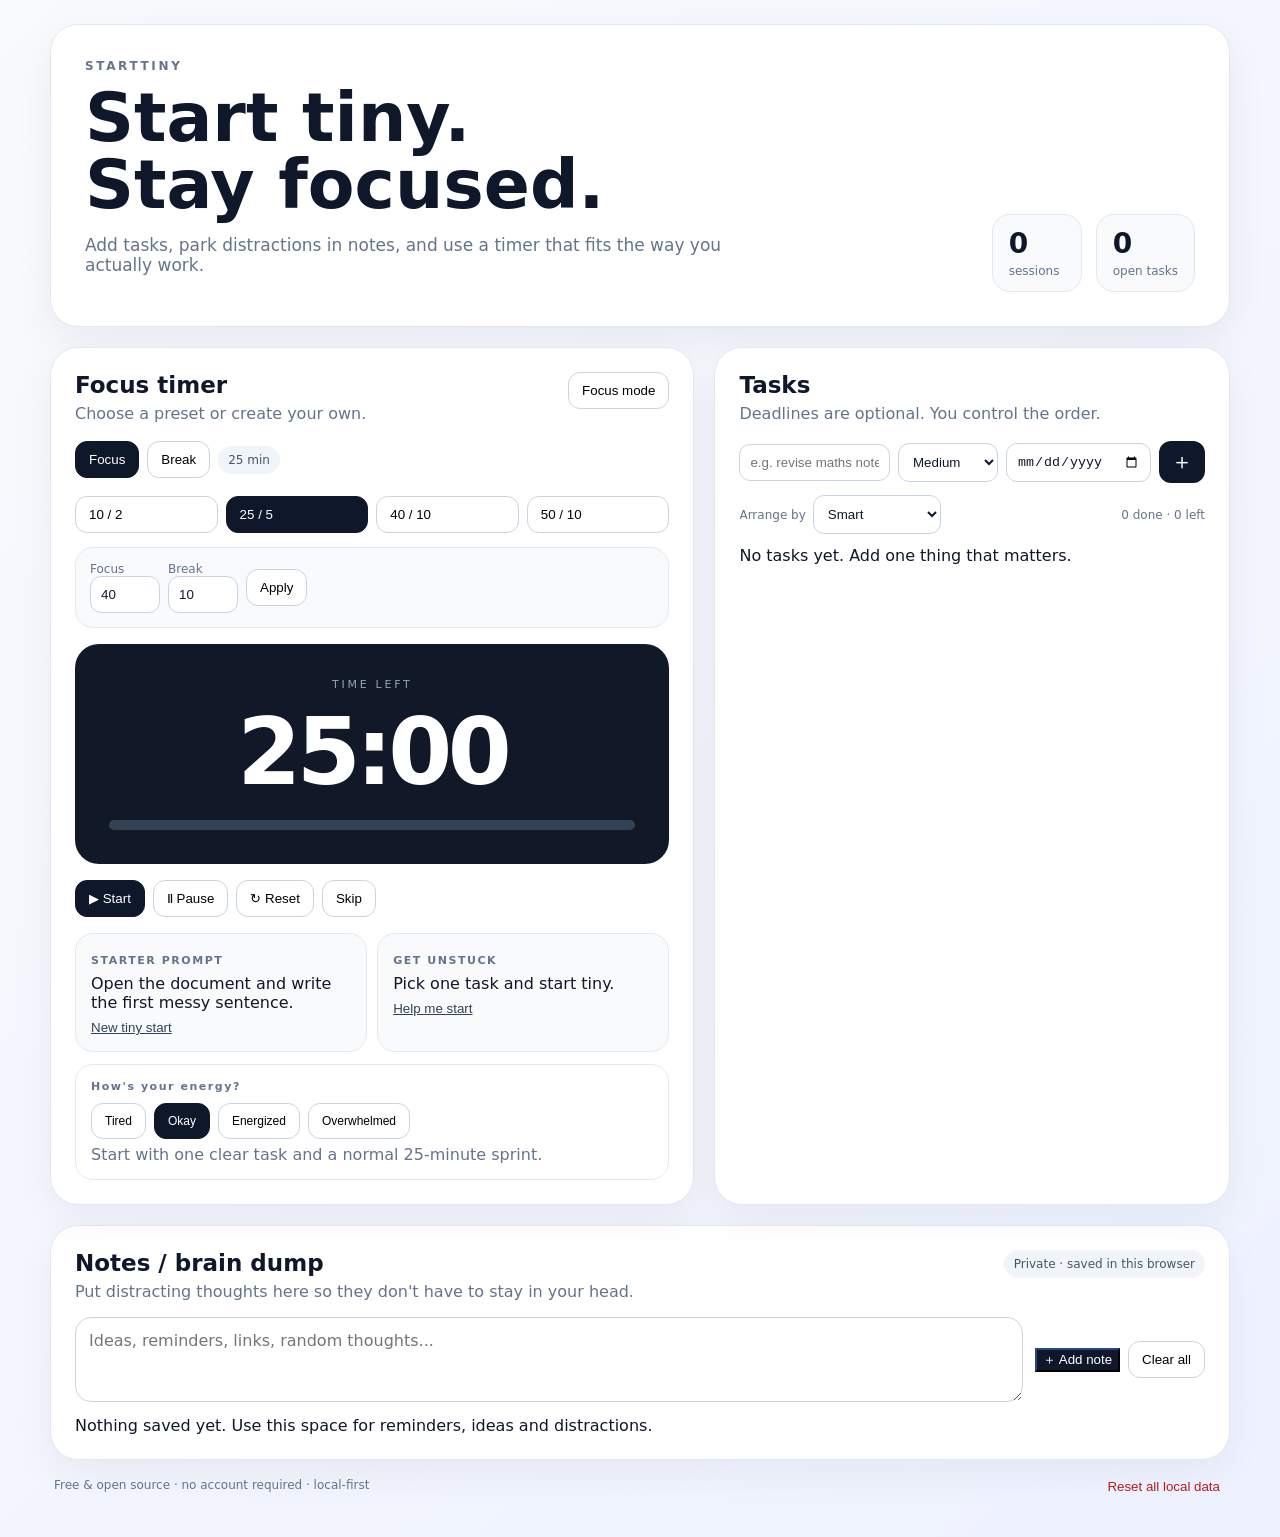
==== index.html @ d64197cc "Add files via upload" ====
<!doctype html>
<html lang="en">
<head>
  <meta charset="utf-8">
  <meta name="viewport" content="width=device-width,initial-scale=1">
  <meta name="theme-color" content="#111827">
  <meta name="description" content="StartTiny is a free, private anti-procrastination focus tool with tasks, deadlines, notes and flexible timers.">
  <title>StartTiny — Start tiny. Stay focused.</title>
  <link rel="stylesheet" href="styles.css">
</head>
<body>
  <main class="app-shell">
    <header class="hero">
      <div>
        <div class="eyebrow">STARTTINY</div>
        <h1>Start tiny.<br>Stay focused.</h1>
        <p>Add tasks, park distractions in notes, and use a timer that fits the way you actually work.</p>
      </div>
      <div class="header-stats">
        <div><strong id="sessionCount">0</strong><span>sessions</span></div>
        <div><strong id="openCount">0</strong><span>open tasks</span></div>
      </div>
    </header>

    <section class="grid">
      <section class="panel timer-panel">
        <div class="panel-head">
          <div>
            <h2>Focus timer</h2>
            <p>Choose a preset or create your own.</p>
          </div>
          <button id="focusModeBtn" class="ghost-btn">Focus mode</button>
        </div>

        <div class="mode-row">
          <button class="mode-btn active" data-mode="focus">Focus</button>
          <button class="mode-btn" data-mode="break">Break</button>
          <span id="durationLabel" class="pill">25 min</span>
        </div>

        <div class="presets">
          <button data-focus="10" data-break="2">10 / 2</button>
          <button class="selected" data-focus="25" data-break="5">25 / 5</button>
          <button data-focus="40" data-break="10">40 / 10</button>
          <button data-focus="50" data-break="10">50 / 10</button>
        </div>

        <div class="custom-row">
          <label>Focus <input id="customFocus" type="number" min="1" max="240" value="40"></label>
          <label>Break <input id="customBreak" type="number" min="1" max="120" value="10"></label>
          <button id="applyCustom">Apply</button>
        </div>

        <div class="timer-card">
          <div class="timer-caption">TIME LEFT</div>
          <div id="timerDisplay">25:00</div>
          <div class="progress-track"><div id="timerProgress"></div></div>
        </div>

        <div class="action-row">
          <button id="startBtn" class="primary">▶ Start</button>
          <button id="pauseBtn">Ⅱ Pause</button>
          <button id="resetBtn">↻ Reset</button>
          <button id="skipBtn" class="ghost-btn">Skip</button>
        </div>

        <div class="helper-grid">
          <article>
            <span>STARTER PROMPT</span>
            <p id="promptText">Open the document and write the first messy sentence.</p>
            <button id="newPrompt" class="link-btn">New tiny start</button>
          </article>
          <article>
            <span>GET UNSTUCK</span>
            <p id="unstuckText">Pick one task and start tiny.</p>
            <button id="helpBtn" class="link-btn">Help me start</button>
          </article>
        </div>

        <div class="energy">
          <div class="energy-title">How's your energy?</div>
          <div class="energy-buttons">
            <button data-energy="tired">Tired</button>
            <button data-energy="okay" class="selected">Okay</button>
            <button data-energy="energized">Energized</button>
            <button data-energy="overwhelmed">Overwhelmed</button>
          </div>
          <p id="energyTip">Start with one clear task and a normal 25-minute sprint.</p>
        </div>
      </section>

      <section class="panel tasks-panel">
        <div class="panel-head">
          <div>
            <h2>Tasks</h2>
            <p>Deadlines are optional. You control the order.</p>
          </div>
        </div>

        <div class="task-input-row">
          <input id="taskInput" placeholder="e.g. revise maths notes" maxlength="200">
          <select id="priorityInput">
            <option value="high">High</option>
            <option value="medium" selected>Medium</option>
            <option value="low">Low</option>
          </select>
          <input id="deadlineInput" type="date" aria-label="Deadline">
          <button id="addTask">＋</button>
        </div>

        <div class="sort-row">
          <label>Arrange by
            <select id="sortSelect">
              <option value="smart">Smart</option>
              <option value="deadline">Deadline</option>
              <option value="priority">Priority</option>
              <option value="newest">Newest added</option>
              <option value="oldest">Oldest added</option>
              <option value="completion">Completion</option>
            </select>
          </label>
          <span id="taskSummary">0 done · 0 left</span>
        </div>

        <div id="taskList" class="task-list"></div>
      </section>
    </section>

    <section class="panel notes-panel">
      <div class="panel-head">
        <div>
          <h2>Notes / brain dump</h2>
          <p>Put distracting thoughts here so they don't have to stay in your head.</p>
        </div>
        <span class="local-badge">Private · saved in this browser</span>
      </div>
      <div class="note-input-row">
        <textarea id="noteInput" rows="3" maxlength="1000" placeholder="Ideas, reminders, links, random thoughts..."></textarea>
        <div class="note-actions">
          <button id="addNote" class="primary">＋ Add note</button>
          <button id="clearNotes" class="ghost-btn">Clear all</button>
        </div>
      </div>
      <div id="noteList" class="note-list"></div>
    </section>

    <footer>
      <span>Free & open source · no account required · local-first</span>
      <button id="clearData" class="danger-link">Reset all local data</button>
    </footer>
  </main>
  <script src="app.js"></script>
</body>
</html>
---- styles.css ----
*{box-sizing:border-box}html,body{margin:0;min-height:100%;font-family:Inter,ui-sans-serif,system-ui,-apple-system,BlinkMacSystemFont,"Segoe UI",sans-serif;background:linear-gradient(135deg,#f8fafc,#eef2ff);color:#0f172a}body{padding:24px}.app-shell{max-width:1180px;margin:0 auto}.hero{background:#fff;border:1px solid #e2e8f0;border-radius:28px;padding:34px;display:flex;justify-content:space-between;gap:24px;align-items:flex-end;box-shadow:0 14px 40px rgba(15,23,42,.06)}.eyebrow{font-size:12px;letter-spacing:.22em;font-weight:800;color:#64748b}.hero h1{font-size:clamp(38px,6vw,68px);line-height:.98;margin:12px 0}.hero p{max-width:680px;color:#64748b;font-size:17px}.header-stats{display:flex;gap:14px}.header-stats div{min-width:90px;background:#f8fafc;border:1px solid #e2e8f0;border-radius:18px;padding:12px 16px}.header-stats strong{display:block;font-size:28px}.header-stats span{font-size:12px;color:#64748b}.grid{display:grid;grid-template-columns:1.25fr 1fr;gap:20px;margin-top:20px}.panel{background:#fff;border:1px solid #e2e8f0;border-radius:28px;padding:24px;box-shadow:0 14px 40px rgba(15,23,42,.05)}.panel-head{display:flex;justify-content:space-between;gap:16px;align-items:flex-start}.panel h2{margin:0;font-size:23px}.panel p{margin:6px 0 0;color:#64748b}.mode-row,.action-row,.sort-row,.task-input-row,.custom-row,.note-actions,.energy-buttons,.presets{display:flex;gap:8px;align-items:center;flex-wrap:wrap}.mode-row{margin:18px 0}.mode-btn,.presets button,.energy-buttons button,.action-row button,.custom-row button,.sort-row select{border:1px solid #cbd5e1;background:#fff;border-radius:12px;padding:10px 13px;cursor:pointer}.mode-btn.active,.selected{background:#0f172a!important;color:#fff!important;border-color:#0f172a!important}.pill,.local-badge{font-size:12px;padding:7px 10px;border-radius:999px;background:#f1f5f9;color:#475569}.presets{display:grid;grid-template-columns:repeat(4,1fr);margin-bottom:14px}.presets button{text-align:left}.custom-row{padding:14px;background:#f8fafc;border:1px solid #e2e8f0;border-radius:18px}.custom-row label{font-size:12px;color:#64748b}.custom-row input,.task-input-row input,.task-input-row select,.sort-row select{display:block;border:1px solid #cbd5e1;border-radius:11px;padding:10px;background:#fff;color:#0f172a}.timer-card{background:#111827;color:#fff;border-radius:24px;padding:34px;text-align:center;margin:16px 0}.timer-caption{font-size:11px;letter-spacing:.25em;color:#94a3b8}.timer-card #timerDisplay{font-size:clamp(58px,9vw,92px);font-weight:750;letter-spacing:-.05em;font-variant-numeric:tabular-nums;margin:8px 0 14px}.progress-track{height:10px;background:#334155;border-radius:99px;overflow:hidden}.progress-track div{height:100%;width:0;background:#fff;border-radius:99px;transition:width .2s}.primary{background:#0f172a!important;color:#fff!important;border-color:#0f172a!important}.ghost-btn{background:transparent;border:1px solid #cbd5e1;border-radius:12px;padding:10px 13px;cursor:pointer}.action-row{margin-bottom:16px}.helper-grid{display:grid;grid-template-columns:1fr 1fr;gap:10px}.helper-grid article{padding:15px;border:1px solid #e2e8f0;border-radius:18px;background:#f8fafc}.helper-grid span,.energy-title{font-size:11px;font-weight:800;letter-spacing:.14em;color:#64748b}.helper-grid p{color:#0f172a}.link-btn{background:none;border:0;padding:0;margin-top:8px;color:#334155;text-decoration:underline;cursor:pointer}.energy{margin-top:12px;padding:15px;border:1px solid #e2e8f0;border-radius:18px;background:#fff}.energy-buttons{margin-top:10px}.energy-buttons button{font-size:12px}.task-input-row{margin:18px 0 12px;display:grid;grid-template-columns:1fr 100px 145px 46px}.task-input-row input,.task-input-row select{width:100%}.task-input-row button{border:0;border-radius:12px;background:#0f172a;color:#fff;font-size:22px;height:42px;cursor:pointer}.sort-row{justify-content:space-between;color:#64748b;font-size:12px;margin-bottom:12px}.sort-row label{display:flex;gap:7px;align-items:center}.task-list{display:flex;flex-direction:column;gap:8px;max-height:430px;overflow:auto}.task-item{border:1px solid #e2e8f0;border-radius:18px;padding:13px;display:grid;grid-template-columns:auto 1fr auto;gap:10px;align-items:start}.task-check{width:20px;height:20px;margin-top:3px}.task-title{font-weight:650}.task-item.done .task-title{text-decoration:line-through;color:#94a3b8}.task-meta{display:flex;gap:6px;flex-wrap:wrap;margin-top:6px}.meta{font-size:11px;padding:4px 7px;border-radius:999px;background:#f1f5f9;color:#475569}.meta.overdue{background:#fee2e2;color:#991b1b}.meta.today{background:#ffedd5;color:#9a3412}.task-delete,.note-delete{border:0;background:transparent;color:#94a3b8;cursor:pointer}.notes-panel{margin-top:20px}.note-input-row{display:grid;grid-template-columns:1fr auto;gap:12px;margin-top:16px}.note-input-row textarea{resize:vertical;border:1px solid #cbd5e1;border-radius:16px;padding:13px;font:inherit}.note-list{display:grid;grid-template-columns:repeat(auto-fit,minmax(240px,1fr));gap:10px;margin-top:14px}.note-card{border:1px solid #e2e8f0;border-radius:18px;padding:15px;background:#fffbeb;min-height:90px;position:relative}.note-card p{white-space:pre-wrap;color:#334155;padding-right:24px}.note-delete{position:absolute;right:10px;top:10px}footer{display:flex;justify-content:space-between;gap:12px;padding:18px 4px;color:#64748b;font-size:12px}.danger-link{border:0;background:transparent;color:#b91c1c;cursor:pointer}.focus-only .tasks-panel,.focus-only .notes-panel,.focus-only footer,.focus-only .hero .header-stats{display:none}.focus-only .grid{grid-template-columns:1fr}.focus-only .timer-panel{min-height:calc(100vh - 80px)}@media(max-width:900px){body{padding:12px}.grid{grid-template-columns:1fr}.hero{align-items:flex-start;flex-direction:column}.header-stats{width:100%}.header-stats div{flex:1}.presets{grid-template-columns:repeat(2,1fr)}.task-input-row{grid-template-columns:1fr 100px}.task-input-row input[type=date]{grid-column:1}.task-input-row button{grid-column:2;grid-row:2}.helper-grid{grid-template-columns:1fr}.note-input-row{grid-template-columns:1fr}.note-actions{justify-content:flex-end}footer{flex-direction:column}}
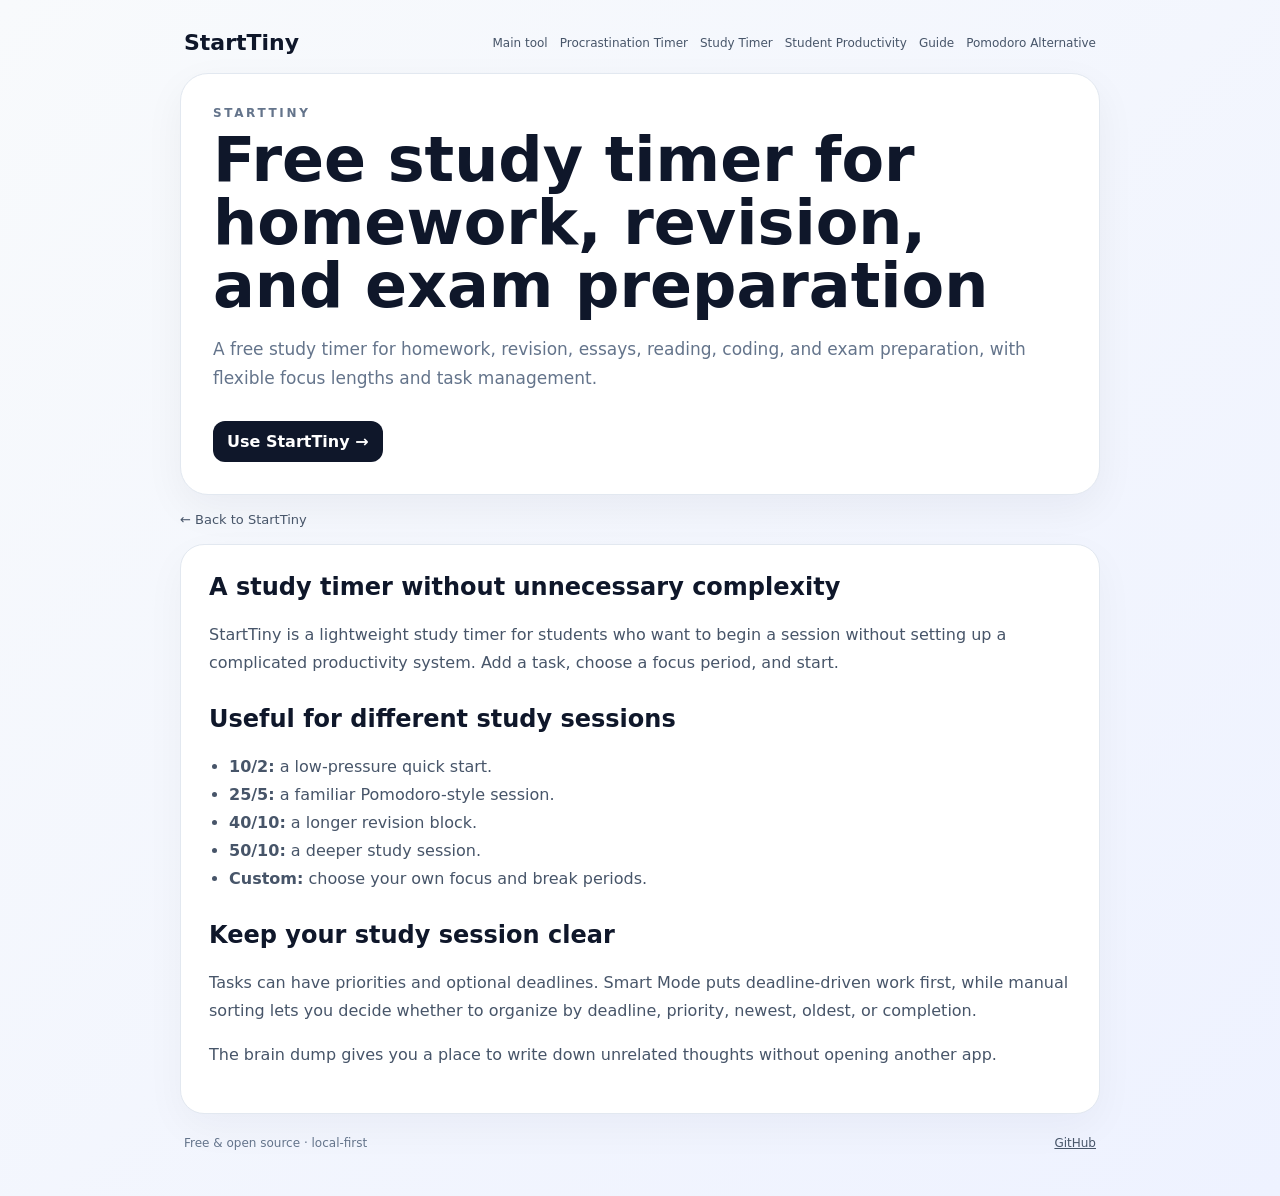
==== commit b936bb04: "Add files via upload" ====
--- a/index.html
+++ b/index.html
@@ -4,151 +4,35 @@
   <meta charset="utf-8">
   <meta name="viewport" content="width=device-width,initial-scale=1">
   <meta name="theme-color" content="#111827">
-  <meta name="description" content="StartTiny is a free, private anti-procrastination focus tool with tasks, deadlines, notes and flexible timers.">
-  <title>StartTiny — Start tiny. Stay focused.</title>
-  <link rel="stylesheet" href="styles.css">
+  <meta name="description" content="A free study timer for homework, revision, essays, reading, coding, and exam preparation, with flexible focus lengths and task management.">
+  <meta name="robots" content="index,follow">
+  <link rel="canonical" href="https://g4hio.github.io/starttiny/study-timer/">
+  <meta property="og:type" content="article">
+  <meta property="og:title" content="Free Study Timer for Students — StartTiny">
+  <meta property="og:description" content="A free study timer for homework, revision, essays, reading, coding, and exam preparation, with flexible focus lengths and task management.">
+  <meta property="og:url" content="https://g4hio.github.io/starttiny/study-timer/">
+  <meta property="og:site_name" content="StartTiny">
+  <meta name="twitter:card" content="summary">
+  <title>Free Study Timer for Students — StartTiny</title>
+  <link rel="stylesheet" href="../styles.css">
 </head>
 <body>
-  <main class="app-shell">
-    <header class="hero">
-      <div>
-        <div class="eyebrow">STARTTINY</div>
-        <h1>Start tiny.<br>Stay focused.</h1>
-        <p>Add tasks, park distractions in notes, and use a timer that fits the way you actually work.</p>
-      </div>
-      <div class="header-stats">
-        <div><strong id="sessionCount">0</strong><span>sessions</span></div>
-        <div><strong id="openCount">0</strong><span>open tasks</span></div>
-      </div>
+  <main class="content-page">
+    <nav class="site-nav">
+      <a class="brand" href="../">StartTiny</a>
+      <div class="nav-links"><a href="../">Main tool</a><a href="../procrastination-timer/">Procrastination Timer</a><a href="../study-timer/">Study Timer</a><a href="../student-productivity/">Student Productivity</a><a href="../procrastination-help/">Guide</a><a href="../pomodoro-alternative/">Pomodoro Alternative</a></div>
+    </nav>
+    <header class="page-hero">
+      <div class="eyebrow">STARTTINY</div>
+      <h1>Free study timer for homework, revision, and exam preparation</h1>
+      <p>A free study timer for homework, revision, essays, reading, coding, and exam preparation, with flexible focus lengths and task management.</p>
+      <a class="article-cta" href="../">Use StartTiny →</a>
     </header>
-
-    <section class="grid">
-      <section class="panel timer-panel">
-        <div class="panel-head">
-          <div>
-            <h2>Focus timer</h2>
-            <p>Choose a preset or create your own.</p>
-          </div>
-          <button id="focusModeBtn" class="ghost-btn">Focus mode</button>
-        </div>
-
-        <div class="mode-row">
-          <button class="mode-btn active" data-mode="focus">Focus</button>
-          <button class="mode-btn" data-mode="break">Break</button>
-          <span id="durationLabel" class="pill">25 min</span>
-        </div>
-
-        <div class="presets">
-          <button data-focus="10" data-break="2">10 / 2</button>
-          <button class="selected" data-focus="25" data-break="5">25 / 5</button>
-          <button data-focus="40" data-break="10">40 / 10</button>
-          <button data-focus="50" data-break="10">50 / 10</button>
-        </div>
-
-        <div class="custom-row">
-          <label>Focus <input id="customFocus" type="number" min="1" max="240" value="40"></label>
-          <label>Break <input id="customBreak" type="number" min="1" max="120" value="10"></label>
-          <button id="applyCustom">Apply</button>
-        </div>
-
-        <div class="timer-card">
-          <div class="timer-caption">TIME LEFT</div>
-          <div id="timerDisplay">25:00</div>
-          <div class="progress-track"><div id="timerProgress"></div></div>
-        </div>
-
-        <div class="action-row">
-          <button id="startBtn" class="primary">▶ Start</button>
-          <button id="pauseBtn">Ⅱ Pause</button>
-          <button id="resetBtn">↻ Reset</button>
-          <button id="skipBtn" class="ghost-btn">Skip</button>
-        </div>
-
-        <div class="helper-grid">
-          <article>
-            <span>STARTER PROMPT</span>
-            <p id="promptText">Open the document and write the first messy sentence.</p>
-            <button id="newPrompt" class="link-btn">New tiny start</button>
-          </article>
-          <article>
-            <span>GET UNSTUCK</span>
-            <p id="unstuckText">Pick one task and start tiny.</p>
-            <button id="helpBtn" class="link-btn">Help me start</button>
-          </article>
-        </div>
-
-        <div class="energy">
-          <div class="energy-title">How's your energy?</div>
-          <div class="energy-buttons">
-            <button data-energy="tired">Tired</button>
-            <button data-energy="okay" class="selected">Okay</button>
-            <button data-energy="energized">Energized</button>
-            <button data-energy="overwhelmed">Overwhelmed</button>
-          </div>
-          <p id="energyTip">Start with one clear task and a normal 25-minute sprint.</p>
-        </div>
-      </section>
-
-      <section class="panel tasks-panel">
-        <div class="panel-head">
-          <div>
-            <h2>Tasks</h2>
-            <p>Deadlines are optional. You control the order.</p>
-          </div>
-        </div>
-
-        <div class="task-input-row">
-          <input id="taskInput" placeholder="e.g. revise maths notes" maxlength="200">
-          <select id="priorityInput">
-            <option value="high">High</option>
-            <option value="medium" selected>Medium</option>
-            <option value="low">Low</option>
-          </select>
-          <input id="deadlineInput" type="date" aria-label="Deadline">
-          <button id="addTask">＋</button>
-        </div>
-
-        <div class="sort-row">
-          <label>Arrange by
-            <select id="sortSelect">
-              <option value="smart">Smart</option>
-              <option value="deadline">Deadline</option>
-              <option value="priority">Priority</option>
-              <option value="newest">Newest added</option>
-              <option value="oldest">Oldest added</option>
-              <option value="completion">Completion</option>
-            </select>
-          </label>
-          <span id="taskSummary">0 done · 0 left</span>
-        </div>
-
-        <div id="taskList" class="task-list"></div>
-      </section>
-    </section>
-
-    <section class="panel notes-panel">
-      <div class="panel-head">
-        <div>
-          <h2>Notes / brain dump</h2>
-          <p>Put distracting thoughts here so they don't have to stay in your head.</p>
-        </div>
-        <span class="local-badge">Private · saved in this browser</span>
-      </div>
-      <div class="note-input-row">
-        <textarea id="noteInput" rows="3" maxlength="1000" placeholder="Ideas, reminders, links, random thoughts..."></textarea>
-        <div class="note-actions">
-          <button id="addNote" class="primary">＋ Add note</button>
-          <button id="clearNotes" class="ghost-btn">Clear all</button>
-        </div>
-      </div>
-      <div id="noteList" class="note-list"></div>
-    </section>
-
-    <footer>
-      <span>Free & open source · no account required · local-first</span>
-      <button id="clearData" class="danger-link">Reset all local data</button>
-    </footer>
+    <div class="article-nav"><a href="../">← Back to StartTiny</a></div>
+    <article>
+      <h2>A study timer without unnecessary complexity</h2><p>StartTiny is a lightweight study timer for students who want to begin a session without setting up a complicated productivity system. Add a task, choose a focus period, and start.</p><h2>Useful for different study sessions</h2><ul><li><strong>10/2:</strong> a low-pressure quick start.</li><li><strong>25/5:</strong> a familiar Pomodoro-style session.</li><li><strong>40/10:</strong> a longer revision block.</li><li><strong>50/10:</strong> a deeper study session.</li><li><strong>Custom:</strong> choose your own focus and break periods.</li></ul><h2>Keep your study session clear</h2><p>Tasks can have priorities and optional deadlines. Smart Mode puts deadline-driven work first, while manual sorting lets you decide whether to organize by deadline, priority, newest, oldest, or completion.</p><p>The brain dump gives you a place to write down unrelated thoughts without opening another app.</p>
+    </article>
+    <div class="simple-footer"><span>Free & open source · local-first</span><a href="https://github.com/g4hio/starttiny" rel="noopener noreferrer">GitHub</a></div>
   </main>
-  <script src="app.js"></script>
 </body>
 </html>
--- a/styles.css
+++ b/styles.css
@@ -1 +1 @@
-*{box-sizing:border-box}html,body{margin:0;min-height:100%;font-family:Inter,ui-sans-serif,system-ui,-apple-system,BlinkMacSystemFont,"Segoe UI",sans-serif;background:linear-gradient(135deg,#f8fafc,#eef2ff);color:#0f172a}body{padding:24px}.app-shell{max-width:1180px;margin:0 auto}.hero{background:#fff;border:1px solid #e2e8f0;border-radius:28px;padding:34px;display:flex;justify-content:space-between;gap:24px;align-items:flex-end;box-shadow:0 14px 40px rgba(15,23,42,.06)}.eyebrow{font-size:12px;letter-spacing:.22em;font-weight:800;color:#64748b}.hero h1{font-size:clamp(38px,6vw,68px);line-height:.98;margin:12px 0}.hero p{max-width:680px;color:#64748b;font-size:17px}.header-stats{display:flex;gap:14px}.header-stats div{min-width:90px;background:#f8fafc;border:1px solid #e2e8f0;border-radius:18px;padding:12px 16px}.header-stats strong{display:block;font-size:28px}.header-stats span{font-size:12px;color:#64748b}.grid{display:grid;grid-template-columns:1.25fr 1fr;gap:20px;margin-top:20px}.panel{background:#fff;border:1px solid #e2e8f0;border-radius:28px;padding:24px;box-shadow:0 14px 40px rgba(15,23,42,.05)}.panel-head{display:flex;justify-content:space-between;gap:16px;align-items:flex-start}.panel h2{margin:0;font-size:23px}.panel p{margin:6px 0 0;color:#64748b}.mode-row,.action-row,.sort-row,.task-input-row,.custom-row,.note-actions,.energy-buttons,.presets{display:flex;gap:8px;align-items:center;flex-wrap:wrap}.mode-row{margin:18px 0}.mode-btn,.presets button,.energy-buttons button,.action-row button,.custom-row button,.sort-row select{border:1px solid #cbd5e1;background:#fff;border-radius:12px;padding:10px 13px;cursor:pointer}.mode-btn.active,.selected{background:#0f172a!important;color:#fff!important;border-color:#0f172a!important}.pill,.local-badge{font-size:12px;padding:7px 10px;border-radius:999px;background:#f1f5f9;color:#475569}.presets{display:grid;grid-template-columns:repeat(4,1fr);margin-bottom:14px}.presets button{text-align:left}.custom-row{padding:14px;background:#f8fafc;border:1px solid #e2e8f0;border-radius:18px}.custom-row label{font-size:12px;color:#64748b}.custom-row input,.task-input-row input,.task-input-row select,.sort-row select{display:block;border:1px solid #cbd5e1;border-radius:11px;padding:10px;background:#fff;color:#0f172a}.timer-card{background:#111827;color:#fff;border-radius:24px;padding:34px;text-align:center;margin:16px 0}.timer-caption{font-size:11px;letter-spacing:.25em;color:#94a3b8}.timer-card #timerDisplay{font-size:clamp(58px,9vw,92px);font-weight:750;letter-spacing:-.05em;font-variant-numeric:tabular-nums;margin:8px 0 14px}.progress-track{height:10px;background:#334155;border-radius:99px;overflow:hidden}.progress-track div{height:100%;width:0;background:#fff;border-radius:99px;transition:width .2s}.primary{background:#0f172a!important;color:#fff!important;border-color:#0f172a!important}.ghost-btn{background:transparent;border:1px solid #cbd5e1;border-radius:12px;padding:10px 13px;cursor:pointer}.action-row{margin-bottom:16px}.helper-grid{display:grid;grid-template-columns:1fr 1fr;gap:10px}.helper-grid article{padding:15px;border:1px solid #e2e8f0;border-radius:18px;background:#f8fafc}.helper-grid span,.energy-title{font-size:11px;font-weight:800;letter-spacing:.14em;color:#64748b}.helper-grid p{color:#0f172a}.link-btn{background:none;border:0;padding:0;margin-top:8px;color:#334155;text-decoration:underline;cursor:pointer}.energy{margin-top:12px;padding:15px;border:1px solid #e2e8f0;border-radius:18px;background:#fff}.energy-buttons{margin-top:10px}.energy-buttons button{font-size:12px}.task-input-row{margin:18px 0 12px;display:grid;grid-template-columns:1fr 100px 145px 46px}.task-input-row input,.task-input-row select{width:100%}.task-input-row button{border:0;border-radius:12px;background:#0f172a;color:#fff;font-size:22px;height:42px;cursor:pointer}.sort-row{justify-content:space-between;color:#64748b;font-size:12px;margin-bottom:12px}.sort-row label{display:flex;gap:7px;align-items:center}.task-list{display:flex;flex-direction:column;gap:8px;max-height:430px;overflow:auto}.task-item{border:1px solid #e2e8f0;border-radius:18px;padding:13px;display:grid;grid-template-columns:auto 1fr auto;gap:10px;align-items:start}.task-check{width:20px;height:20px;margin-top:3px}.task-title{font-weight:650}.task-item.done .task-title{text-decoration:line-through;color:#94a3b8}.task-meta{display:flex;gap:6px;flex-wrap:wrap;margin-top:6px}.meta{font-size:11px;padding:4px 7px;border-radius:999px;background:#f1f5f9;color:#475569}.meta.overdue{background:#fee2e2;color:#991b1b}.meta.today{background:#ffedd5;color:#9a3412}.task-delete,.note-delete{border:0;background:transparent;color:#94a3b8;cursor:pointer}.notes-panel{margin-top:20px}.note-input-row{display:grid;grid-template-columns:1fr auto;gap:12px;margin-top:16px}.note-input-row textarea{resize:vertical;border:1px solid #cbd5e1;border-radius:16px;padding:13px;font:inherit}.note-list{display:grid;grid-template-columns:repeat(auto-fit,minmax(240px,1fr));gap:10px;margin-top:14px}.note-card{border:1px solid #e2e8f0;border-radius:18px;padding:15px;background:#fffbeb;min-height:90px;position:relative}.note-card p{white-space:pre-wrap;color:#334155;padding-right:24px}.note-delete{position:absolute;right:10px;top:10px}footer{display:flex;justify-content:space-between;gap:12px;padding:18px 4px;color:#64748b;font-size:12px}.danger-link{border:0;background:transparent;color:#b91c1c;cursor:pointer}.focus-only .tasks-panel,.focus-only .notes-panel,.focus-only footer,.focus-only .hero .header-stats{display:none}.focus-only .grid{grid-template-columns:1fr}.focus-only .timer-panel{min-height:calc(100vh - 80px)}@media(max-width:900px){body{padding:12px}.grid{grid-template-columns:1fr}.hero{align-items:flex-start;flex-direction:column}.header-stats{width:100%}.header-stats div{flex:1}.presets{grid-template-columns:repeat(2,1fr)}.task-input-row{grid-template-columns:1fr 100px}.task-input-row input[type=date]{grid-column:1}.task-input-row button{grid-column:2;grid-row:2}.helper-grid{grid-template-columns:1fr}.note-input-row{grid-template-columns:1fr}.note-actions{justify-content:flex-end}footer{flex-direction:column}}+*{box-sizing:border-box}html,body{margin:0;min-height:100%;font-family:Inter,ui-sans-serif,system-ui,-apple-system,BlinkMacSystemFont,"Segoe UI",sans-serif;background:linear-gradient(135deg,#f8fafc,#eef2ff);color:#0f172a}body{padding:24px}.app-shell{max-width:1180px;margin:0 auto}.site-nav{display:flex;justify-content:space-between;gap:18px;align-items:center;padding:6px 4px 18px}.brand{font-weight:850;font-size:22px;color:#0f172a;text-decoration:none}.nav-links{display:flex;gap:12px;flex-wrap:wrap;justify-content:flex-end}.nav-links a{font-size:12px;color:#475569;text-decoration:none}.nav-links a:hover{text-decoration:underline}.landing-hero{align-items:center}.hero h1 span{color:#475569}.hero-copy{font-size:18px!important;line-height:1.65}.hero-actions{display:flex;gap:10px;flex-wrap:wrap;margin-top:18px}.cta{display:inline-block;padding:12px 16px;border-radius:12px;text-decoration:none;font-weight:750;border:1px solid #cbd5e1}.primary-link{background:#0f172a;color:#fff;border-color:#0f172a}.secondary-link{color:#0f172a;background:#fff}.hero-points{display:grid;grid-template-columns:1fr;gap:10px;min-width:230px}.hero-points div{padding:13px 15px;border:1px solid #e2e8f0;border-radius:16px;background:#f8fafc}.hero-points strong,.hero-points span{display:block}.hero-points strong{font-size:14px}.hero-points span{font-size:12px;color:#64748b;margin-top:3px}.info-strip{display:grid;grid-template-columns:repeat(4,1fr);gap:10px;margin-top:14px}.info-strip div{display:flex;gap:8px;align-items:center;padding:12px 14px;background:#fff;border:1px solid #e2e8f0;border-radius:16px;font-size:12px;color:#475569}.tool-heading{padding:36px 2px 0}.tool-heading h2,.content-section h2,.faq-section h2{margin:5px 0 8px;font-size:clamp(28px,4vw,40px)}.content-section{margin-top:22px;background:#fff;border:1px solid #e2e8f0;border-radius:28px;padding:28px;box-shadow:0 14px 40px rgba(15,23,42,.05)}.content-copy>p{max-width:820px;color:#64748b;line-height:1.7}.feature-grid{display:grid;grid-template-columns:repeat(3,1fr);gap:12px;margin-top:20px}.feature-grid article{border:1px solid #e2e8f0;border-radius:18px;padding:17px;background:#f8fafc}.feature-grid h3{margin:0 0 7px}.feature-grid p{color:#64748b;line-height:1.55}.feature-grid a{color:#334155;font-weight:700;text-decoration:none}.faq-section{margin-top:22px}.faq-section details{background:#fff;border:1px solid #e2e8f0;border-radius:16px;padding:14px 16px;margin-top:8px}.faq-section summary{cursor:pointer;font-weight:700}.faq-section details p{color:#64748b;line-height:1.6}.content-page{max-width:920px;margin:0 auto}.content-page .page-hero{background:#fff;border:1px solid #e2e8f0;border-radius:28px;padding:32px;box-shadow:0 14px 40px rgba(15,23,42,.05)}.content-page .page-hero h1{font-size:clamp(38px,6vw,62px);line-height:1.02;margin:8px 0 14px}.content-page .page-hero p{color:#64748b;font-size:17px;line-height:1.7}.article-nav{margin:14px 0}.article-nav a{font-size:13px;color:#475569;text-decoration:none}.content-page article{background:#fff;border:1px solid #e2e8f0;border-radius:24px;padding:28px;margin-top:16px;box-shadow:0 14px 40px rgba(15,23,42,.04)}.content-page article h2{margin-top:28px}.content-page article h2:first-child{margin-top:0}.content-page article p,.content-page article li{color:#475569;line-height:1.75}.content-page article ul{padding-left:20px}.content-page .article-cta{display:inline-block;margin-top:12px;padding:11px 14px;border-radius:12px;background:#0f172a;color:#fff;text-decoration:none;font-weight:750}.simple-footer{padding:22px 4px;color:#64748b;font-size:12px;display:flex;justify-content:space-between;gap:10px}.simple-footer a{color:#475569}.hero{background:#fff;border:1px solid #e2e8f0;border-radius:28px;padding:34px;display:flex;justify-content:space-between;gap:24px;align-items:flex-end;box-shadow:0 14px 40px rgba(15,23,42,.06)}.eyebrow{font-size:12px;letter-spacing:.22em;font-weight:800;color:#64748b}.hero h1{font-size:clamp(38px,6vw,68px);line-height:.98;margin:12px 0}.hero p{max-width:680px;color:#64748b;font-size:17px}.header-stats{display:flex;gap:14px}.header-stats div{min-width:90px;background:#f8fafc;border:1px solid #e2e8f0;border-radius:18px;padding:12px 16px}.header-stats strong{display:block;font-size:28px}.header-stats span{font-size:12px;color:#64748b}.grid{display:grid;grid-template-columns:1.25fr 1fr;gap:20px;margin-top:20px}.panel{background:#fff;border:1px solid #e2e8f0;border-radius:28px;padding:24px;box-shadow:0 14px 40px rgba(15,23,42,.05)}.panel-head{display:flex;justify-content:space-between;gap:16px;align-items:flex-start}.panel h2{margin:0;font-size:23px}.panel p{margin:6px 0 0;color:#64748b}.mode-row,.action-row,.sort-row,.task-input-row,.custom-row,.note-actions,.energy-buttons,.presets{display:flex;gap:8px;align-items:center;flex-wrap:wrap}.mode-row{margin:18px 0}.mode-btn,.presets button,.energy-buttons button,.action-row button,.custom-row button,.sort-row select{border:1px solid #cbd5e1;background:#fff;border-radius:12px;padding:10px 13px;cursor:pointer}.mode-btn.active,.selected{background:#0f172a!important;color:#fff!important;border-color:#0f172a!important}.pill,.local-badge{font-size:12px;padding:7px 10px;border-radius:999px;background:#f1f5f9;color:#475569}.presets{display:grid;grid-template-columns:repeat(4,1fr);margin-bottom:14px}.presets button{text-align:left}.custom-row{padding:14px;background:#f8fafc;border:1px solid #e2e8f0;border-radius:18px}.custom-row label{font-size:12px;color:#64748b}.custom-row input,.task-input-row input,.task-input-row select,.sort-row select{display:block;border:1px solid #cbd5e1;border-radius:11px;padding:10px;background:#fff;color:#0f172a}.timer-card{background:#111827;color:#fff;border-radius:24px;padding:34px;text-align:center;margin:16px 0}.timer-caption{font-size:11px;letter-spacing:.25em;color:#94a3b8}.timer-card #timerDisplay{font-size:clamp(58px,9vw,92px);font-weight:750;letter-spacing:-.05em;font-variant-numeric:tabular-nums;margin:8px 0 14px}.progress-track{height:10px;background:#334155;border-radius:99px;overflow:hidden}.progress-track div{height:100%;width:0;background:#fff;border-radius:99px;transition:width .2s}.primary{background:#0f172a!important;color:#fff!important;border-color:#0f172a!important}.ghost-btn{background:transparent;border:1px solid #cbd5e1;border-radius:12px;padding:10px 13px;cursor:pointer}.action-row{margin-bottom:16px}.helper-grid{display:grid;grid-template-columns:1fr 1fr;gap:10px}.helper-grid article{padding:15px;border:1px solid #e2e8f0;border-radius:18px;background:#f8fafc}.helper-grid span,.energy-title{font-size:11px;font-weight:800;letter-spacing:.14em;color:#64748b}.helper-grid p{color:#0f172a}.link-btn{background:none;border:0;padding:0;margin-top:8px;color:#334155;text-decoration:underline;cursor:pointer}.energy{margin-top:12px;padding:15px;border:1px solid #e2e8f0;border-radius:18px;background:#fff}.energy-buttons{margin-top:10px}.energy-buttons button{font-size:12px}.task-input-row{margin:18px 0 12px;display:grid;grid-template-columns:1fr 100px 145px 46px}.task-input-row input,.task-input-row select{width:100%}.task-input-row button{border:0;border-radius:12px;background:#0f172a;color:#fff;font-size:22px;height:42px;cursor:pointer}.sort-row{justify-content:space-between;color:#64748b;font-size:12px;margin-bottom:12px}.sort-row label{display:flex;gap:7px;align-items:center}.task-list{display:flex;flex-direction:column;gap:8px;max-height:430px;overflow:auto}.task-item{border:1px solid #e2e8f0;border-radius:18px;padding:13px;display:grid;grid-template-columns:auto 1fr auto;gap:10px;align-items:start}.task-check{width:20px;height:20px;margin-top:3px}.task-title{font-weight:650}.task-item.done .task-title{text-decoration:line-through;color:#94a3b8}.task-meta{display:flex;gap:6px;flex-wrap:wrap;margin-top:6px}.meta{font-size:11px;padding:4px 7px;border-radius:999px;background:#f1f5f9;color:#475569}.meta.overdue{background:#fee2e2;color:#991b1b}.meta.today{background:#ffedd5;color:#9a3412}.task-delete,.note-delete{border:0;background:transparent;color:#94a3b8;cursor:pointer}.notes-panel{margin-top:20px}.note-input-row{display:grid;grid-template-columns:1fr auto;gap:12px;margin-top:16px}.note-input-row textarea{resize:vertical;border:1px solid #cbd5e1;border-radius:16px;padding:13px;font:inherit}.note-list{display:grid;grid-template-columns:repeat(auto-fit,minmax(240px,1fr));gap:10px;margin-top:14px}.note-card{border:1px solid #e2e8f0;border-radius:18px;padding:15px;background:#fffbeb;min-height:90px;position:relative}.note-card p{white-space:pre-wrap;color:#334155;padding-right:24px}.note-delete{position:absolute;right:10px;top:10px}footer{display:flex;justify-content:space-between;gap:12px;padding:18px 4px;color:#64748b;font-size:12px}.danger-link{border:0;background:transparent;color:#b91c1c;cursor:pointer}.focus-only .tasks-panel,.focus-only .notes-panel,.focus-only footer,.focus-only .hero .header-stats{display:none}.focus-only .grid{grid-template-columns:1fr}.focus-only .timer-panel{min-height:calc(100vh - 80px)}@media(max-width:900px){body{padding:12px}.site-nav{align-items:flex-start;flex-direction:column}.nav-links{justify-content:flex-start}.info-strip{grid-template-columns:repeat(2,1fr)}.feature-grid{grid-template-columns:1fr}.hero-points{width:100%}.grid{grid-template-columns:1fr}.hero{align-items:flex-start;flex-direction:column}.header-stats{width:100%}.header-stats div{flex:1}.presets{grid-template-columns:repeat(2,1fr)}.task-input-row{grid-template-columns:1fr 100px}.task-input-row input[type=date]{grid-column:1}.task-input-row button{grid-column:2;grid-row:2}.helper-grid{grid-template-columns:1fr}.note-input-row{grid-template-columns:1fr}.note-actions{justify-content:flex-end}footer{flex-direction:column}}
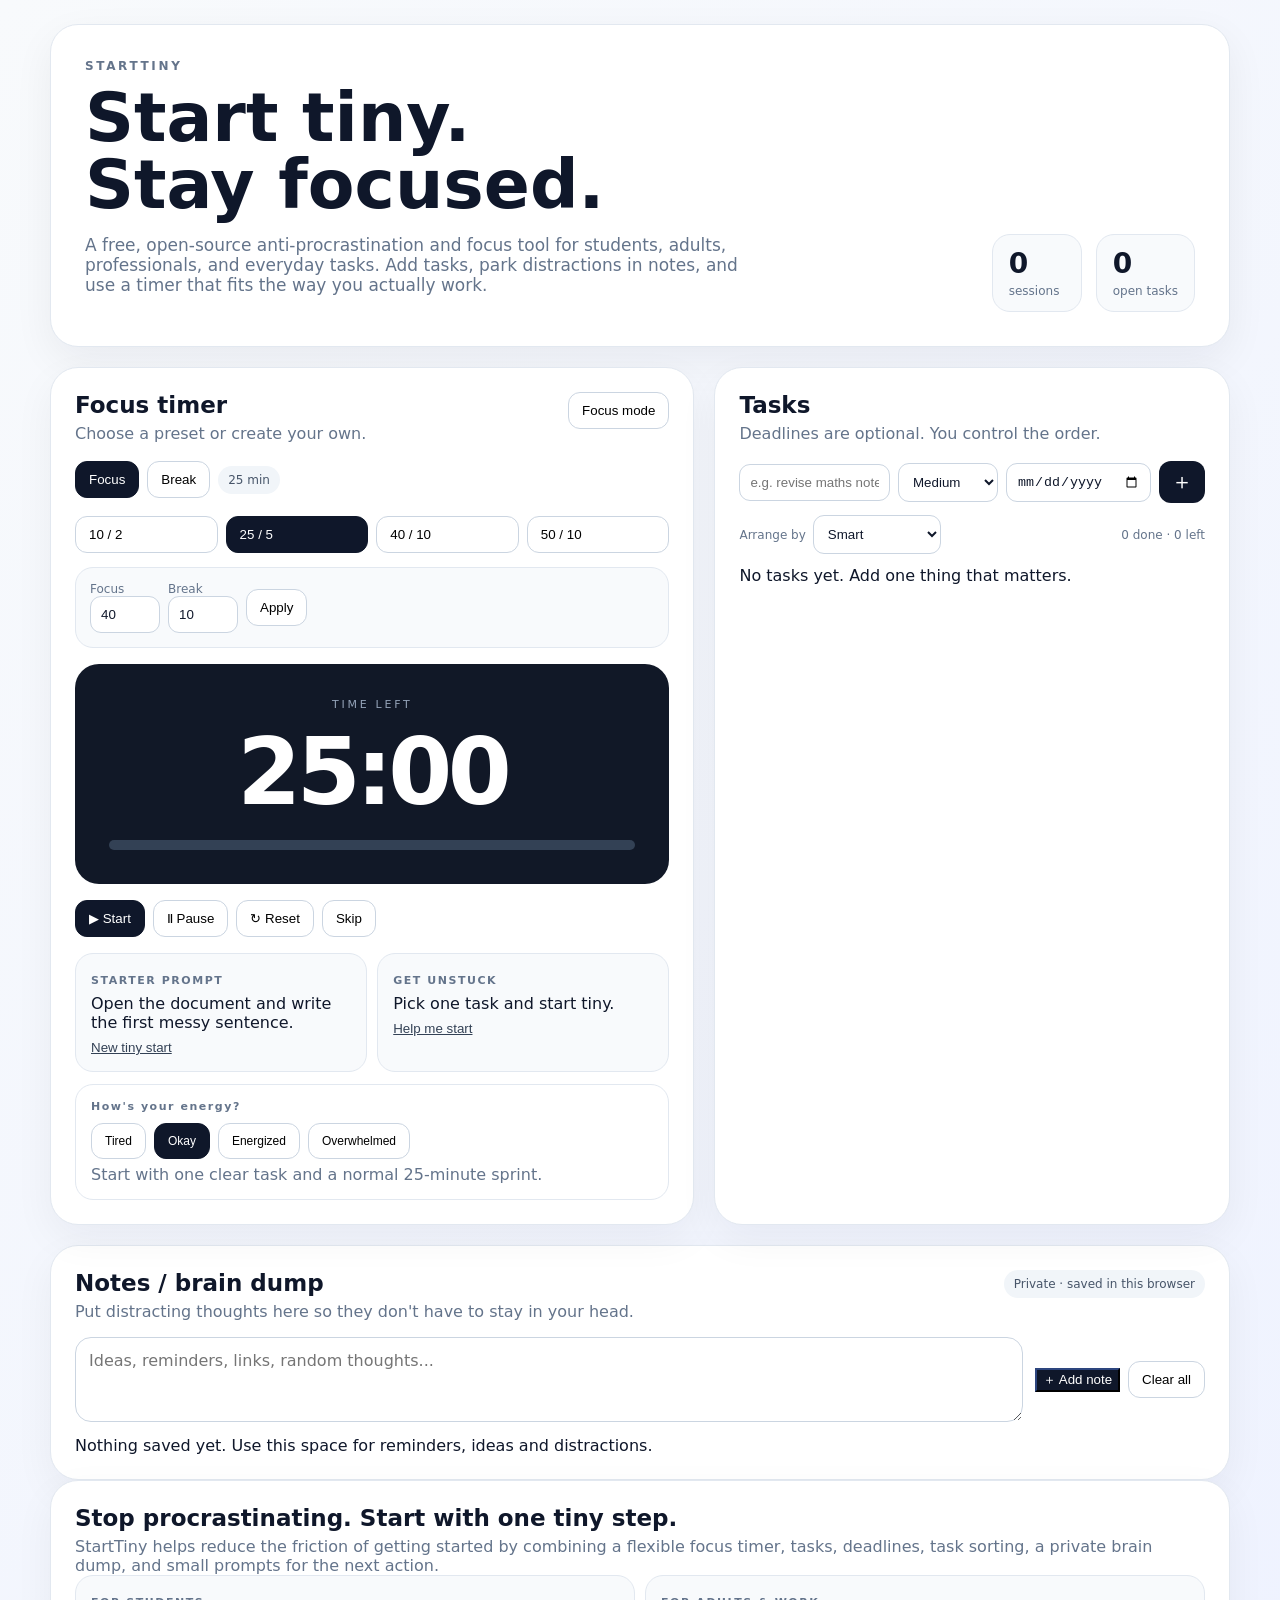
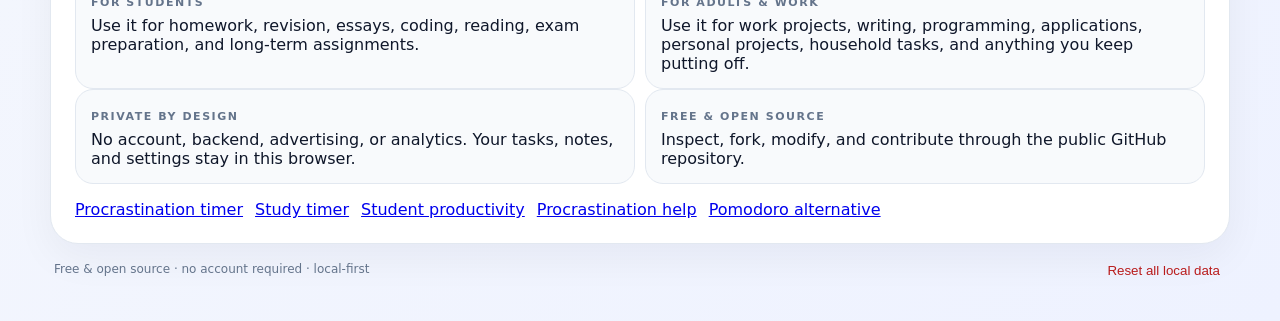
==== commit be3f024f: "Add files via upload" ====
--- a/index.html
+++ b/index.html
@@ -4,35 +4,196 @@
   <meta charset="utf-8">
   <meta name="viewport" content="width=device-width,initial-scale=1">
   <meta name="theme-color" content="#111827">
-  <meta name="description" content="A free study timer for homework, revision, essays, reading, coding, and exam preparation, with flexible focus lengths and task management.">
-  <meta name="robots" content="index,follow">
-  <link rel="canonical" href="https://g4hio.github.io/starttiny/study-timer/">
-  <meta property="og:type" content="article">
-  <meta property="og:title" content="Free Study Timer for Students — StartTiny">
-  <meta property="og:description" content="A free study timer for homework, revision, essays, reading, coding, and exam preparation, with flexible focus lengths and task management.">
-  <meta property="og:url" content="https://g4hio.github.io/starttiny/study-timer/">
+  <meta name="description" content="StartTiny is a free, open-source anti-procrastination and focus tool for students, adults, professionals, and everyday tasks. Use flexible timers, tasks, deadlines, sorting, and private brain-dump notes.">
+  <meta name="robots" content="index, follow, max-image-preview:large, max-snippet:-1, max-video-preview:-1">
+  <link rel="canonical" href="https://g4hio.github.io/starttiny/">
+  <meta property="og:type" content="website">
+  <meta property="og:title" content="StartTiny — Free Procrastination & Focus Tool">
+  <meta property="og:description" content="A free, open-source anti-procrastination and focus tool for students, adults, professionals, and everyday tasks.">
+  <meta property="og:url" content="https://g4hio.github.io/starttiny/">
   <meta property="og:site_name" content="StartTiny">
   <meta name="twitter:card" content="summary">
-  <title>Free Study Timer for Students — StartTiny</title>
-  <link rel="stylesheet" href="../styles.css">
+  <title>StartTiny — Free Procrastination & Focus Timer</title>
+  <link rel="stylesheet" href="styles.css">
 </head>
 <body>
-  <main class="content-page">
-    <nav class="site-nav">
-      <a class="brand" href="../">StartTiny</a>
-      <div class="nav-links"><a href="../">Main tool</a><a href="../procrastination-timer/">Procrastination Timer</a><a href="../study-timer/">Study Timer</a><a href="../student-productivity/">Student Productivity</a><a href="../procrastination-help/">Guide</a><a href="../pomodoro-alternative/">Pomodoro Alternative</a></div>
-    </nav>
-    <header class="page-hero">
-      <div class="eyebrow">STARTTINY</div>
-      <h1>Free study timer for homework, revision, and exam preparation</h1>
-      <p>A free study timer for homework, revision, essays, reading, coding, and exam preparation, with flexible focus lengths and task management.</p>
-      <a class="article-cta" href="../">Use StartTiny →</a>
+  <main class="app-shell">
+    <header class="hero">
+      <div>
+        <div class="eyebrow">STARTTINY</div>
+        <h1>Start tiny.<br>Stay focused.</h1>
+        <p>A free, open-source anti-procrastination and focus tool for students, adults, professionals, and everyday tasks. Add tasks, park distractions in notes, and use a timer that fits the way you actually work.</p>
+      </div>
+      <div class="header-stats">
+        <div><strong id="sessionCount">0</strong><span>sessions</span></div>
+        <div><strong id="openCount">0</strong><span>open tasks</span></div>
+      </div>
     </header>
-    <div class="article-nav"><a href="../">← Back to StartTiny</a></div>
-    <article>
-      <h2>A study timer without unnecessary complexity</h2><p>StartTiny is a lightweight study timer for students who want to begin a session without setting up a complicated productivity system. Add a task, choose a focus period, and start.</p><h2>Useful for different study sessions</h2><ul><li><strong>10/2:</strong> a low-pressure quick start.</li><li><strong>25/5:</strong> a familiar Pomodoro-style session.</li><li><strong>40/10:</strong> a longer revision block.</li><li><strong>50/10:</strong> a deeper study session.</li><li><strong>Custom:</strong> choose your own focus and break periods.</li></ul><h2>Keep your study session clear</h2><p>Tasks can have priorities and optional deadlines. Smart Mode puts deadline-driven work first, while manual sorting lets you decide whether to organize by deadline, priority, newest, oldest, or completion.</p><p>The brain dump gives you a place to write down unrelated thoughts without opening another app.</p>
-    </article>
-    <div class="simple-footer"><span>Free & open source · local-first</span><a href="https://github.com/g4hio/starttiny" rel="noopener noreferrer">GitHub</a></div>
+
+    <section class="grid">
+      <section class="panel timer-panel">
+        <div class="panel-head">
+          <div>
+            <h2>Focus timer</h2>
+            <p>Choose a preset or create your own.</p>
+          </div>
+          <button id="focusModeBtn" class="ghost-btn">Focus mode</button>
+        </div>
+
+        <div class="mode-row">
+          <button class="mode-btn active" data-mode="focus">Focus</button>
+          <button class="mode-btn" data-mode="break">Break</button>
+          <span id="durationLabel" class="pill">25 min</span>
+        </div>
+
+        <div class="presets">
+          <button data-focus="10" data-break="2">10 / 2</button>
+          <button class="selected" data-focus="25" data-break="5">25 / 5</button>
+          <button data-focus="40" data-break="10">40 / 10</button>
+          <button data-focus="50" data-break="10">50 / 10</button>
+        </div>
+
+        <div class="custom-row">
+          <label>Focus <input id="customFocus" type="number" min="1" max="240" value="40"></label>
+          <label>Break <input id="customBreak" type="number" min="1" max="120" value="10"></label>
+          <button id="applyCustom">Apply</button>
+        </div>
+
+        <div class="timer-card">
+          <div class="timer-caption">TIME LEFT</div>
+          <div id="timerDisplay">25:00</div>
+          <div class="progress-track"><div id="timerProgress"></div></div>
+        </div>
+
+        <div class="action-row">
+          <button id="startBtn" class="primary">▶ Start</button>
+          <button id="pauseBtn">Ⅱ Pause</button>
+          <button id="resetBtn">↻ Reset</button>
+          <button id="skipBtn" class="ghost-btn">Skip</button>
+        </div>
+
+        <div class="helper-grid">
+          <article>
+            <span>STARTER PROMPT</span>
+            <p id="promptText">Open the document and write the first messy sentence.</p>
+            <button id="newPrompt" class="link-btn">New tiny start</button>
+          </article>
+          <article>
+            <span>GET UNSTUCK</span>
+            <p id="unstuckText">Pick one task and start tiny.</p>
+            <button id="helpBtn" class="link-btn">Help me start</button>
+          </article>
+        </div>
+
+        <div class="energy">
+          <div class="energy-title">How's your energy?</div>
+          <div class="energy-buttons">
+            <button data-energy="tired">Tired</button>
+            <button data-energy="okay" class="selected">Okay</button>
+            <button data-energy="energized">Energized</button>
+            <button data-energy="overwhelmed">Overwhelmed</button>
+          </div>
+          <p id="energyTip">Start with one clear task and a normal 25-minute sprint.</p>
+        </div>
+      </section>
+
+      <section class="panel tasks-panel">
+        <div class="panel-head">
+          <div>
+            <h2>Tasks</h2>
+            <p>Deadlines are optional. You control the order.</p>
+          </div>
+        </div>
+
+        <div class="task-input-row">
+          <input id="taskInput" placeholder="e.g. revise maths notes" maxlength="200">
+          <select id="priorityInput">
+            <option value="high">High</option>
+            <option value="medium" selected>Medium</option>
+            <option value="low">Low</option>
+          </select>
+          <input id="deadlineInput" type="date" aria-label="Deadline">
+          <button id="addTask">＋</button>
+        </div>
+
+        <div class="sort-row">
+          <label>Arrange by
+            <select id="sortSelect">
+              <option value="smart">Smart</option>
+              <option value="deadline">Deadline</option>
+              <option value="priority">Priority</option>
+              <option value="newest">Newest added</option>
+              <option value="oldest">Oldest added</option>
+              <option value="completion">Completion</option>
+            </select>
+          </label>
+          <span id="taskSummary">0 done · 0 left</span>
+        </div>
+
+        <div id="taskList" class="task-list"></div>
+      </section>
+    </section>
+
+    <section class="panel notes-panel">
+      <div class="panel-head">
+        <div>
+          <h2>Notes / brain dump</h2>
+          <p>Put distracting thoughts here so they don't have to stay in your head.</p>
+        </div>
+        <span class="local-badge">Private · saved in this browser</span>
+      </div>
+      <div class="note-input-row">
+        <textarea id="noteInput" rows="3" maxlength="1000" placeholder="Ideas, reminders, links, random thoughts..."></textarea>
+        <div class="note-actions">
+          <button id="addNote" class="primary">＋ Add note</button>
+          <button id="clearNotes" class="ghost-btn">Clear all</button>
+        </div>
+      </div>
+      <div id="noteList" class="note-list"></div>
+    </section>
+
+    <section class="panel info-panel" aria-labelledby="about-starttiny">
+      <div class="panel-head">
+        <div>
+          <h2 id="about-starttiny">Stop procrastinating. Start with one tiny step.</h2>
+          <p>StartTiny helps reduce the friction of getting started by combining a flexible focus timer, tasks, deadlines, task sorting, a private brain dump, and small prompts for the next action.</p>
+        </div>
+      </div>
+      <div class="helper-grid">
+        <article><span>FOR STUDENTS</span><p>Use it for homework, revision, essays, coding, reading, exam preparation, and long-term assignments.</p></article>
+        <article><span>FOR ADULTS & WORK</span><p>Use it for work projects, writing, programming, applications, personal projects, household tasks, and anything you keep putting off.</p></article>
+      </div>
+      <div class="helper-grid">
+        <article><span>PRIVATE BY DESIGN</span><p>No account, backend, advertising, or analytics. Your tasks, notes, and settings stay in this browser.</p></article>
+        <article><span>FREE & OPEN SOURCE</span><p>Inspect, fork, modify, and contribute through the public GitHub repository.</p></article>
+      </div>
+      <nav aria-label="StartTiny guides" style="margin-top:1rem;display:flex;gap:.75rem;flex-wrap:wrap">
+        <a href="procrastination-timer.html">Procrastination timer</a>
+        <a href="study-timer.html">Study timer</a>
+        <a href="student-productivity.html">Student productivity</a>
+        <a href="procrastination-help.html">Procrastination help</a>
+        <a href="pomodoro-alternative.html">Pomodoro alternative</a>
+      </nav>
+    </section>
+
+    <footer>
+      <span>Free & open source · no account required · local-first</span>
+      <button id="clearData" class="danger-link">Reset all local data</button>
+    </footer>
   </main>
+  <script type="application/ld+json">
+  {
+    "@context":"https://schema.org",
+    "@type":"SoftwareApplication",
+    "name":"StartTiny",
+    "applicationCategory":"ProductivityApplication",
+    "operatingSystem":"Web Browser",
+    "url":"https://g4hio.github.io/starttiny/",
+    "description":"A free, open-source anti-procrastination and focus tool for students, adults, professionals, and everyday tasks.",
+    "isAccessibleForFree":true,
+    "license":"https://opensource.org/licenses/MIT"
+  }
+  </script>
+  <script src="app.js"></script>
 </body>
 </html>
--- a/styles.css
+++ b/styles.css
@@ -1 +1 @@
-*{box-sizing:border-box}html,body{margin:0;min-height:100%;font-family:Inter,ui-sans-serif,system-ui,-apple-system,BlinkMacSystemFont,"Segoe UI",sans-serif;background:linear-gradient(135deg,#f8fafc,#eef2ff);color:#0f172a}body{padding:24px}.app-shell{max-width:1180px;margin:0 auto}.site-nav{display:flex;justify-content:space-between;gap:18px;align-items:center;padding:6px 4px 18px}.brand{font-weight:850;font-size:22px;color:#0f172a;text-decoration:none}.nav-links{display:flex;gap:12px;flex-wrap:wrap;justify-content:flex-end}.nav-links a{font-size:12px;color:#475569;text-decoration:none}.nav-links a:hover{text-decoration:underline}.landing-hero{align-items:center}.hero h1 span{color:#475569}.hero-copy{font-size:18px!important;line-height:1.65}.hero-actions{display:flex;gap:10px;flex-wrap:wrap;margin-top:18px}.cta{display:inline-block;padding:12px 16px;border-radius:12px;text-decoration:none;font-weight:750;border:1px solid #cbd5e1}.primary-link{background:#0f172a;color:#fff;border-color:#0f172a}.secondary-link{color:#0f172a;background:#fff}.hero-points{display:grid;grid-template-columns:1fr;gap:10px;min-width:230px}.hero-points div{padding:13px 15px;border:1px solid #e2e8f0;border-radius:16px;background:#f8fafc}.hero-points strong,.hero-points span{display:block}.hero-points strong{font-size:14px}.hero-points span{font-size:12px;color:#64748b;margin-top:3px}.info-strip{display:grid;grid-template-columns:repeat(4,1fr);gap:10px;margin-top:14px}.info-strip div{display:flex;gap:8px;align-items:center;padding:12px 14px;background:#fff;border:1px solid #e2e8f0;border-radius:16px;font-size:12px;color:#475569}.tool-heading{padding:36px 2px 0}.tool-heading h2,.content-section h2,.faq-section h2{margin:5px 0 8px;font-size:clamp(28px,4vw,40px)}.content-section{margin-top:22px;background:#fff;border:1px solid #e2e8f0;border-radius:28px;padding:28px;box-shadow:0 14px 40px rgba(15,23,42,.05)}.content-copy>p{max-width:820px;color:#64748b;line-height:1.7}.feature-grid{display:grid;grid-template-columns:repeat(3,1fr);gap:12px;margin-top:20px}.feature-grid article{border:1px solid #e2e8f0;border-radius:18px;padding:17px;background:#f8fafc}.feature-grid h3{margin:0 0 7px}.feature-grid p{color:#64748b;line-height:1.55}.feature-grid a{color:#334155;font-weight:700;text-decoration:none}.faq-section{margin-top:22px}.faq-section details{background:#fff;border:1px solid #e2e8f0;border-radius:16px;padding:14px 16px;margin-top:8px}.faq-section summary{cursor:pointer;font-weight:700}.faq-section details p{color:#64748b;line-height:1.6}.content-page{max-width:920px;margin:0 auto}.content-page .page-hero{background:#fff;border:1px solid #e2e8f0;border-radius:28px;padding:32px;box-shadow:0 14px 40px rgba(15,23,42,.05)}.content-page .page-hero h1{font-size:clamp(38px,6vw,62px);line-height:1.02;margin:8px 0 14px}.content-page .page-hero p{color:#64748b;font-size:17px;line-height:1.7}.article-nav{margin:14px 0}.article-nav a{font-size:13px;color:#475569;text-decoration:none}.content-page article{background:#fff;border:1px solid #e2e8f0;border-radius:24px;padding:28px;margin-top:16px;box-shadow:0 14px 40px rgba(15,23,42,.04)}.content-page article h2{margin-top:28px}.content-page article h2:first-child{margin-top:0}.content-page article p,.content-page article li{color:#475569;line-height:1.75}.content-page article ul{padding-left:20px}.content-page .article-cta{display:inline-block;margin-top:12px;padding:11px 14px;border-radius:12px;background:#0f172a;color:#fff;text-decoration:none;font-weight:750}.simple-footer{padding:22px 4px;color:#64748b;font-size:12px;display:flex;justify-content:space-between;gap:10px}.simple-footer a{color:#475569}.hero{background:#fff;border:1px solid #e2e8f0;border-radius:28px;padding:34px;display:flex;justify-content:space-between;gap:24px;align-items:flex-end;box-shadow:0 14px 40px rgba(15,23,42,.06)}.eyebrow{font-size:12px;letter-spacing:.22em;font-weight:800;color:#64748b}.hero h1{font-size:clamp(38px,6vw,68px);line-height:.98;margin:12px 0}.hero p{max-width:680px;color:#64748b;font-size:17px}.header-stats{display:flex;gap:14px}.header-stats div{min-width:90px;background:#f8fafc;border:1px solid #e2e8f0;border-radius:18px;padding:12px 16px}.header-stats strong{display:block;font-size:28px}.header-stats span{font-size:12px;color:#64748b}.grid{display:grid;grid-template-columns:1.25fr 1fr;gap:20px;margin-top:20px}.panel{background:#fff;border:1px solid #e2e8f0;border-radius:28px;padding:24px;box-shadow:0 14px 40px rgba(15,23,42,.05)}.panel-head{display:flex;justify-content:space-between;gap:16px;align-items:flex-start}.panel h2{margin:0;font-size:23px}.panel p{margin:6px 0 0;color:#64748b}.mode-row,.action-row,.sort-row,.task-input-row,.custom-row,.note-actions,.energy-buttons,.presets{display:flex;gap:8px;align-items:center;flex-wrap:wrap}.mode-row{margin:18px 0}.mode-btn,.presets button,.energy-buttons button,.action-row button,.custom-row button,.sort-row select{border:1px solid #cbd5e1;background:#fff;border-radius:12px;padding:10px 13px;cursor:pointer}.mode-btn.active,.selected{background:#0f172a!important;color:#fff!important;border-color:#0f172a!important}.pill,.local-badge{font-size:12px;padding:7px 10px;border-radius:999px;background:#f1f5f9;color:#475569}.presets{display:grid;grid-template-columns:repeat(4,1fr);margin-bottom:14px}.presets button{text-align:left}.custom-row{padding:14px;background:#f8fafc;border:1px solid #e2e8f0;border-radius:18px}.custom-row label{font-size:12px;color:#64748b}.custom-row input,.task-input-row input,.task-input-row select,.sort-row select{display:block;border:1px solid #cbd5e1;border-radius:11px;padding:10px;background:#fff;color:#0f172a}.timer-card{background:#111827;color:#fff;border-radius:24px;padding:34px;text-align:center;margin:16px 0}.timer-caption{font-size:11px;letter-spacing:.25em;color:#94a3b8}.timer-card #timerDisplay{font-size:clamp(58px,9vw,92px);font-weight:750;letter-spacing:-.05em;font-variant-numeric:tabular-nums;margin:8px 0 14px}.progress-track{height:10px;background:#334155;border-radius:99px;overflow:hidden}.progress-track div{height:100%;width:0;background:#fff;border-radius:99px;transition:width .2s}.primary{background:#0f172a!important;color:#fff!important;border-color:#0f172a!important}.ghost-btn{background:transparent;border:1px solid #cbd5e1;border-radius:12px;padding:10px 13px;cursor:pointer}.action-row{margin-bottom:16px}.helper-grid{display:grid;grid-template-columns:1fr 1fr;gap:10px}.helper-grid article{padding:15px;border:1px solid #e2e8f0;border-radius:18px;background:#f8fafc}.helper-grid span,.energy-title{font-size:11px;font-weight:800;letter-spacing:.14em;color:#64748b}.helper-grid p{color:#0f172a}.link-btn{background:none;border:0;padding:0;margin-top:8px;color:#334155;text-decoration:underline;cursor:pointer}.energy{margin-top:12px;padding:15px;border:1px solid #e2e8f0;border-radius:18px;background:#fff}.energy-buttons{margin-top:10px}.energy-buttons button{font-size:12px}.task-input-row{margin:18px 0 12px;display:grid;grid-template-columns:1fr 100px 145px 46px}.task-input-row input,.task-input-row select{width:100%}.task-input-row button{border:0;border-radius:12px;background:#0f172a;color:#fff;font-size:22px;height:42px;cursor:pointer}.sort-row{justify-content:space-between;color:#64748b;font-size:12px;margin-bottom:12px}.sort-row label{display:flex;gap:7px;align-items:center}.task-list{display:flex;flex-direction:column;gap:8px;max-height:430px;overflow:auto}.task-item{border:1px solid #e2e8f0;border-radius:18px;padding:13px;display:grid;grid-template-columns:auto 1fr auto;gap:10px;align-items:start}.task-check{width:20px;height:20px;margin-top:3px}.task-title{font-weight:650}.task-item.done .task-title{text-decoration:line-through;color:#94a3b8}.task-meta{display:flex;gap:6px;flex-wrap:wrap;margin-top:6px}.meta{font-size:11px;padding:4px 7px;border-radius:999px;background:#f1f5f9;color:#475569}.meta.overdue{background:#fee2e2;color:#991b1b}.meta.today{background:#ffedd5;color:#9a3412}.task-delete,.note-delete{border:0;background:transparent;color:#94a3b8;cursor:pointer}.notes-panel{margin-top:20px}.note-input-row{display:grid;grid-template-columns:1fr auto;gap:12px;margin-top:16px}.note-input-row textarea{resize:vertical;border:1px solid #cbd5e1;border-radius:16px;padding:13px;font:inherit}.note-list{display:grid;grid-template-columns:repeat(auto-fit,minmax(240px,1fr));gap:10px;margin-top:14px}.note-card{border:1px solid #e2e8f0;border-radius:18px;padding:15px;background:#fffbeb;min-height:90px;position:relative}.note-card p{white-space:pre-wrap;color:#334155;padding-right:24px}.note-delete{position:absolute;right:10px;top:10px}footer{display:flex;justify-content:space-between;gap:12px;padding:18px 4px;color:#64748b;font-size:12px}.danger-link{border:0;background:transparent;color:#b91c1c;cursor:pointer}.focus-only .tasks-panel,.focus-only .notes-panel,.focus-only footer,.focus-only .hero .header-stats{display:none}.focus-only .grid{grid-template-columns:1fr}.focus-only .timer-panel{min-height:calc(100vh - 80px)}@media(max-width:900px){body{padding:12px}.site-nav{align-items:flex-start;flex-direction:column}.nav-links{justify-content:flex-start}.info-strip{grid-template-columns:repeat(2,1fr)}.feature-grid{grid-template-columns:1fr}.hero-points{width:100%}.grid{grid-template-columns:1fr}.hero{align-items:flex-start;flex-direction:column}.header-stats{width:100%}.header-stats div{flex:1}.presets{grid-template-columns:repeat(2,1fr)}.task-input-row{grid-template-columns:1fr 100px}.task-input-row input[type=date]{grid-column:1}.task-input-row button{grid-column:2;grid-row:2}.helper-grid{grid-template-columns:1fr}.note-input-row{grid-template-columns:1fr}.note-actions{justify-content:flex-end}footer{flex-direction:column}}+*{box-sizing:border-box}html,body{margin:0;min-height:100%;font-family:Inter,ui-sans-serif,system-ui,-apple-system,BlinkMacSystemFont,"Segoe UI",sans-serif;background:linear-gradient(135deg,#f8fafc,#eef2ff);color:#0f172a}body{padding:24px}.app-shell{max-width:1180px;margin:0 auto}.hero{background:#fff;border:1px solid #e2e8f0;border-radius:28px;padding:34px;display:flex;justify-content:space-between;gap:24px;align-items:flex-end;box-shadow:0 14px 40px rgba(15,23,42,.06)}.eyebrow{font-size:12px;letter-spacing:.22em;font-weight:800;color:#64748b}.hero h1{font-size:clamp(38px,6vw,68px);line-height:.98;margin:12px 0}.hero p{max-width:680px;color:#64748b;font-size:17px}.header-stats{display:flex;gap:14px}.header-stats div{min-width:90px;background:#f8fafc;border:1px solid #e2e8f0;border-radius:18px;padding:12px 16px}.header-stats strong{display:block;font-size:28px}.header-stats span{font-size:12px;color:#64748b}.grid{display:grid;grid-template-columns:1.25fr 1fr;gap:20px;margin-top:20px}.panel{background:#fff;border:1px solid #e2e8f0;border-radius:28px;padding:24px;box-shadow:0 14px 40px rgba(15,23,42,.05)}.panel-head{display:flex;justify-content:space-between;gap:16px;align-items:flex-start}.panel h2{margin:0;font-size:23px}.panel p{margin:6px 0 0;color:#64748b}.mode-row,.action-row,.sort-row,.task-input-row,.custom-row,.note-actions,.energy-buttons,.presets{display:flex;gap:8px;align-items:center;flex-wrap:wrap}.mode-row{margin:18px 0}.mode-btn,.presets button,.energy-buttons button,.action-row button,.custom-row button,.sort-row select{border:1px solid #cbd5e1;background:#fff;border-radius:12px;padding:10px 13px;cursor:pointer}.mode-btn.active,.selected{background:#0f172a!important;color:#fff!important;border-color:#0f172a!important}.pill,.local-badge{font-size:12px;padding:7px 10px;border-radius:999px;background:#f1f5f9;color:#475569}.presets{display:grid;grid-template-columns:repeat(4,1fr);margin-bottom:14px}.presets button{text-align:left}.custom-row{padding:14px;background:#f8fafc;border:1px solid #e2e8f0;border-radius:18px}.custom-row label{font-size:12px;color:#64748b}.custom-row input,.task-input-row input,.task-input-row select,.sort-row select{display:block;border:1px solid #cbd5e1;border-radius:11px;padding:10px;background:#fff;color:#0f172a}.timer-card{background:#111827;color:#fff;border-radius:24px;padding:34px;text-align:center;margin:16px 0}.timer-caption{font-size:11px;letter-spacing:.25em;color:#94a3b8}.timer-card #timerDisplay{font-size:clamp(58px,9vw,92px);font-weight:750;letter-spacing:-.05em;font-variant-numeric:tabular-nums;margin:8px 0 14px}.progress-track{height:10px;background:#334155;border-radius:99px;overflow:hidden}.progress-track div{height:100%;width:0;background:#fff;border-radius:99px;transition:width .2s}.primary{background:#0f172a!important;color:#fff!important;border-color:#0f172a!important}.ghost-btn{background:transparent;border:1px solid #cbd5e1;border-radius:12px;padding:10px 13px;cursor:pointer}.action-row{margin-bottom:16px}.helper-grid{display:grid;grid-template-columns:1fr 1fr;gap:10px}.helper-grid article{padding:15px;border:1px solid #e2e8f0;border-radius:18px;background:#f8fafc}.helper-grid span,.energy-title{font-size:11px;font-weight:800;letter-spacing:.14em;color:#64748b}.helper-grid p{color:#0f172a}.link-btn{background:none;border:0;padding:0;margin-top:8px;color:#334155;text-decoration:underline;cursor:pointer}.energy{margin-top:12px;padding:15px;border:1px solid #e2e8f0;border-radius:18px;background:#fff}.energy-buttons{margin-top:10px}.energy-buttons button{font-size:12px}.task-input-row{margin:18px 0 12px;display:grid;grid-template-columns:1fr 100px 145px 46px}.task-input-row input,.task-input-row select{width:100%}.task-input-row button{border:0;border-radius:12px;background:#0f172a;color:#fff;font-size:22px;height:42px;cursor:pointer}.sort-row{justify-content:space-between;color:#64748b;font-size:12px;margin-bottom:12px}.sort-row label{display:flex;gap:7px;align-items:center}.task-list{display:flex;flex-direction:column;gap:8px;max-height:430px;overflow:auto}.task-item{border:1px solid #e2e8f0;border-radius:18px;padding:13px;display:grid;grid-template-columns:auto 1fr auto;gap:10px;align-items:start}.task-check{width:20px;height:20px;margin-top:3px}.task-title{font-weight:650}.task-item.done .task-title{text-decoration:line-through;color:#94a3b8}.task-meta{display:flex;gap:6px;flex-wrap:wrap;margin-top:6px}.meta{font-size:11px;padding:4px 7px;border-radius:999px;background:#f1f5f9;color:#475569}.meta.overdue{background:#fee2e2;color:#991b1b}.meta.today{background:#ffedd5;color:#9a3412}.task-delete,.note-delete{border:0;background:transparent;color:#94a3b8;cursor:pointer}.notes-panel{margin-top:20px}.note-input-row{display:grid;grid-template-columns:1fr auto;gap:12px;margin-top:16px}.note-input-row textarea{resize:vertical;border:1px solid #cbd5e1;border-radius:16px;padding:13px;font:inherit}.note-list{display:grid;grid-template-columns:repeat(auto-fit,minmax(240px,1fr));gap:10px;margin-top:14px}.note-card{border:1px solid #e2e8f0;border-radius:18px;padding:15px;background:#fffbeb;min-height:90px;position:relative}.note-card p{white-space:pre-wrap;color:#334155;padding-right:24px}.note-delete{position:absolute;right:10px;top:10px}footer{display:flex;justify-content:space-between;gap:12px;padding:18px 4px;color:#64748b;font-size:12px}.danger-link{border:0;background:transparent;color:#b91c1c;cursor:pointer}.focus-only .tasks-panel,.focus-only .notes-panel,.focus-only footer,.focus-only .hero .header-stats{display:none}.focus-only .grid{grid-template-columns:1fr}.focus-only .timer-panel{min-height:calc(100vh - 80px)}@media(max-width:900px){body{padding:12px}.grid{grid-template-columns:1fr}.hero{align-items:flex-start;flex-direction:column}.header-stats{width:100%}.header-stats div{flex:1}.presets{grid-template-columns:repeat(2,1fr)}.task-input-row{grid-template-columns:1fr 100px}.task-input-row input[type=date]{grid-column:1}.task-input-row button{grid-column:2;grid-row:2}.helper-grid{grid-template-columns:1fr}.note-input-row{grid-template-columns:1fr}.note-actions{justify-content:flex-end}footer{flex-direction:column}}
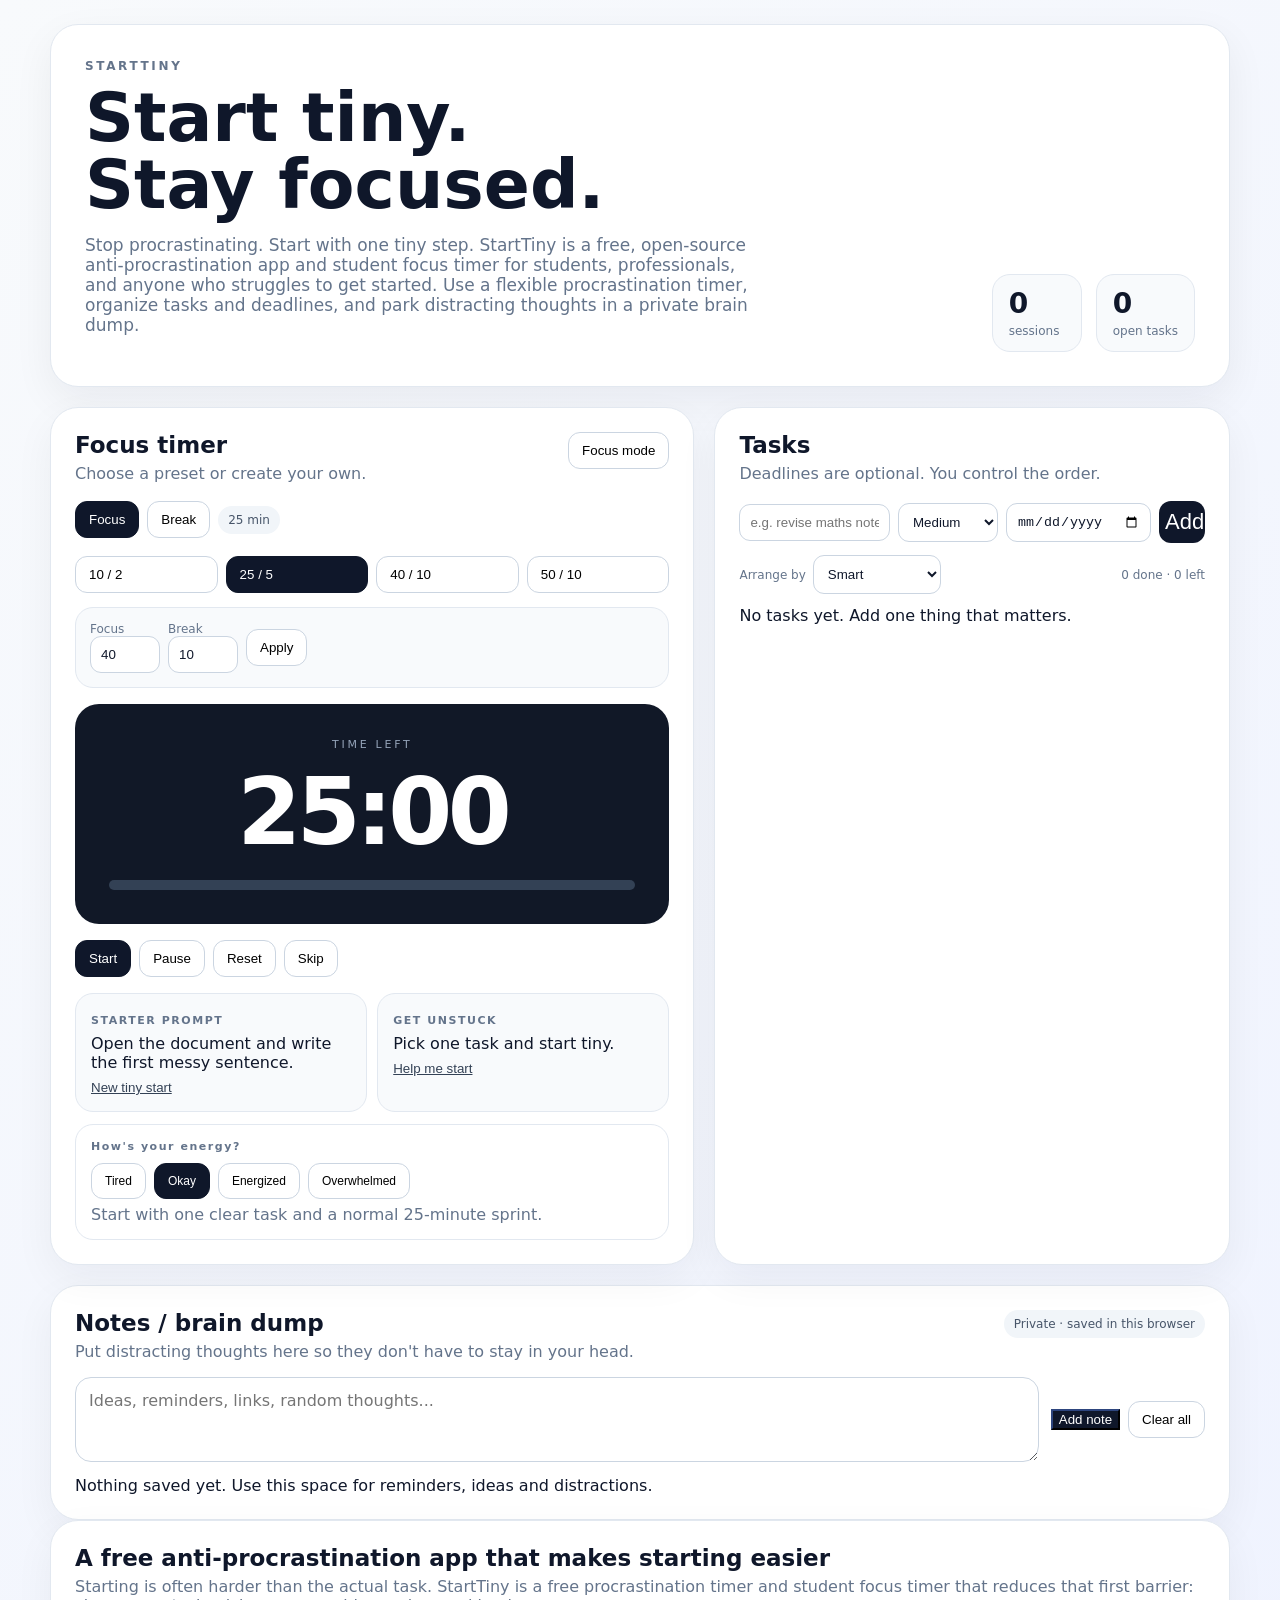
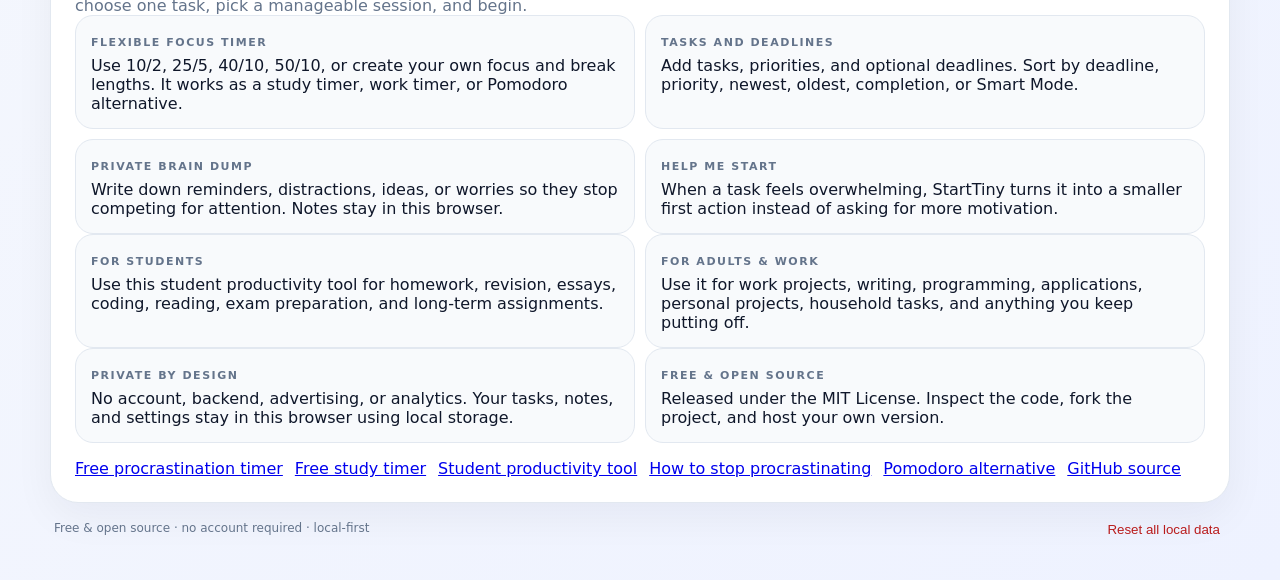
==== commit 77ec05bf: "Add files via upload" ====
--- a/index.html
+++ b/index.html
@@ -4,16 +4,18 @@
   <meta charset="utf-8">
   <meta name="viewport" content="width=device-width,initial-scale=1">
   <meta name="theme-color" content="#111827">
-  <meta name="description" content="StartTiny is a free, open-source anti-procrastination and focus tool for students, adults, professionals, and everyday tasks. Use flexible timers, tasks, deadlines, sorting, and private brain-dump notes.">
+  <title>StartTiny — Free Procrastination Timer & Anti-Procrastination App</title>
+  <meta name="description" content="Free procrastination timer and anti-procrastination app for students and adults. StartTiny is an open-source student focus timer with tasks, deadlines, brain-dump notes, and custom sessions. No account required.">
   <meta name="robots" content="index, follow, max-image-preview:large, max-snippet:-1, max-video-preview:-1">
   <link rel="canonical" href="https://g4hio.github.io/starttiny/">
   <meta property="og:type" content="website">
-  <meta property="og:title" content="StartTiny — Free Procrastination & Focus Tool">
-  <meta property="og:description" content="A free, open-source anti-procrastination and focus tool for students, adults, professionals, and everyday tasks.">
+  <meta property="og:title" content="StartTiny — Free Procrastination Timer & Anti-Procrastination App">
+  <meta property="og:description" content="A free, open-source focus and anti-procrastination tool for students, professionals, and anyone who struggles to get started.">
   <meta property="og:url" content="https://g4hio.github.io/starttiny/">
   <meta property="og:site_name" content="StartTiny">
   <meta name="twitter:card" content="summary">
-  <title>StartTiny — Free Procrastination & Focus Timer</title>
+  <meta name="twitter:title" content="StartTiny — Free Procrastination Timer">
+  <meta name="twitter:description" content="Free, private, open-source anti-procrastination app with a flexible student focus timer, tasks, and a brain dump.">
   <link rel="stylesheet" href="styles.css">
 </head>
 <body>
@@ -22,7 +24,7 @@
       <div>
         <div class="eyebrow">STARTTINY</div>
         <h1>Start tiny.<br>Stay focused.</h1>
-        <p>A free, open-source anti-procrastination and focus tool for students, adults, professionals, and everyday tasks. Add tasks, park distractions in notes, and use a timer that fits the way you actually work.</p>
+        <p>Stop procrastinating. Start with one tiny step. StartTiny is a free, open-source anti-procrastination app and student focus timer for students, professionals, and anyone who struggles to get started. Use a flexible procrastination timer, organize tasks and deadlines, and park distracting thoughts in a private brain dump.</p>
       </div>
       <div class="header-stats">
         <div><strong id="sessionCount">0</strong><span>sessions</span></div>
@@ -66,9 +68,9 @@
         </div>
 
         <div class="action-row">
-          <button id="startBtn" class="primary">▶ Start</button>
-          <button id="pauseBtn">Ⅱ Pause</button>
-          <button id="resetBtn">↻ Reset</button>
+          <button id="startBtn" class="primary">Start</button>
+          <button id="pauseBtn">Pause</button>
+          <button id="resetBtn">Reset</button>
           <button id="skipBtn" class="ghost-btn">Skip</button>
         </div>
 
@@ -113,7 +115,7 @@
             <option value="low">Low</option>
           </select>
           <input id="deadlineInput" type="date" aria-label="Deadline">
-          <button id="addTask">＋</button>
+          <button id="addTask">Add</button>
         </div>
 
         <div class="sort-row">
@@ -145,7 +147,7 @@
       <div class="note-input-row">
         <textarea id="noteInput" rows="3" maxlength="1000" placeholder="Ideas, reminders, links, random thoughts..."></textarea>
         <div class="note-actions">
-          <button id="addNote" class="primary">＋ Add note</button>
+          <button id="addNote" class="primary">Add note</button>
           <button id="clearNotes" class="ghost-btn">Clear all</button>
         </div>
       </div>
@@ -155,24 +157,43 @@
     <section class="panel info-panel" aria-labelledby="about-starttiny">
       <div class="panel-head">
         <div>
-          <h2 id="about-starttiny">Stop procrastinating. Start with one tiny step.</h2>
-          <p>StartTiny helps reduce the friction of getting started by combining a flexible focus timer, tasks, deadlines, task sorting, a private brain dump, and small prompts for the next action.</p>
+          <h2 id="about-starttiny">A free anti-procrastination app that makes starting easier</h2>
+          <p>Starting is often harder than the actual task. StartTiny is a free procrastination timer and student focus timer that reduces that first barrier: choose one task, pick a manageable session, and begin.</p>
         </div>
       </div>
       <div class="helper-grid">
-        <article><span>FOR STUDENTS</span><p>Use it for homework, revision, essays, coding, reading, exam preparation, and long-term assignments.</p></article>
+        <article>
+          <span>FLEXIBLE FOCUS TIMER</span>
+          <p>Use 10/2, 25/5, 40/10, 50/10, or create your own focus and break lengths. It works as a study timer, work timer, or Pomodoro alternative.</p>
+        </article>
+        <article>
+          <span>TASKS AND DEADLINES</span>
+          <p>Add tasks, priorities, and optional deadlines. Sort by deadline, priority, newest, oldest, completion, or Smart Mode.</p>
+        </article>
+        <article>
+          <span>PRIVATE BRAIN DUMP</span>
+          <p>Write down reminders, distractions, ideas, or worries so they stop competing for attention. Notes stay in this browser.</p>
+        </article>
+        <article>
+          <span>HELP ME START</span>
+          <p>When a task feels overwhelming, StartTiny turns it into a smaller first action instead of asking for more motivation.</p>
+        </article>
+      </div>
+      <div class="helper-grid">
+        <article><span>FOR STUDENTS</span><p>Use this student productivity tool for homework, revision, essays, coding, reading, exam preparation, and long-term assignments.</p></article>
         <article><span>FOR ADULTS & WORK</span><p>Use it for work projects, writing, programming, applications, personal projects, household tasks, and anything you keep putting off.</p></article>
       </div>
       <div class="helper-grid">
-        <article><span>PRIVATE BY DESIGN</span><p>No account, backend, advertising, or analytics. Your tasks, notes, and settings stay in this browser.</p></article>
-        <article><span>FREE & OPEN SOURCE</span><p>Inspect, fork, modify, and contribute through the public GitHub repository.</p></article>
+        <article><span>PRIVATE BY DESIGN</span><p>No account, backend, advertising, or analytics. Your tasks, notes, and settings stay in this browser using local storage.</p></article>
+        <article><span>FREE & OPEN SOURCE</span><p>Released under the MIT License. Inspect the code, fork the project, and host your own version.</p></article>
       </div>
       <nav aria-label="StartTiny guides" style="margin-top:1rem;display:flex;gap:.75rem;flex-wrap:wrap">
-        <a href="procrastination-timer.html">Procrastination timer</a>
-        <a href="study-timer.html">Study timer</a>
-        <a href="student-productivity.html">Student productivity</a>
-        <a href="procrastination-help.html">Procrastination help</a>
+        <a href="procrastination-timer.html">Free procrastination timer</a>
+        <a href="study-timer.html">Free study timer</a>
+        <a href="student-productivity.html">Student productivity tool</a>
+        <a href="procrastination-help.html">How to stop procrastinating</a>
         <a href="pomodoro-alternative.html">Pomodoro alternative</a>
+        <a href="https://github.com/g4hio/starttiny">GitHub source</a>
       </nav>
     </section>
 
@@ -183,15 +204,32 @@
   </main>
   <script type="application/ld+json">
   {
-    "@context":"https://schema.org",
-    "@type":"SoftwareApplication",
-    "name":"StartTiny",
-    "applicationCategory":"ProductivityApplication",
-    "operatingSystem":"Web Browser",
-    "url":"https://g4hio.github.io/starttiny/",
-    "description":"A free, open-source anti-procrastination and focus tool for students, adults, professionals, and everyday tasks.",
-    "isAccessibleForFree":true,
-    "license":"https://opensource.org/licenses/MIT"
+    "@context": "https://schema.org",
+    "@type": "WebApplication",
+    "name": "StartTiny",
+    "alternateName": ["Start Tiny", "StartTiny focus timer"],
+    "applicationCategory": "ProductivityApplication",
+    "operatingSystem": "Web Browser",
+    "url": "https://g4hio.github.io/starttiny/",
+    "description": "Free procrastination timer and anti-procrastination app for students and adults. Flexible student focus timer, tasks, deadlines, sorting, and a private brain dump. No account required.",
+    "isAccessibleForFree": true,
+    "offers": {
+      "@type": "Offer",
+      "price": "0",
+      "priceCurrency": "USD"
+    },
+    "license": "https://opensource.org/licenses/MIT",
+    "featureList": [
+      "Flexible focus timer",
+      "Custom focus and break lengths",
+      "Tasks with priorities and optional deadlines",
+      "Smart task sorting",
+      "Private brain-dump notes",
+      "Help Me Start prompts",
+      "Focus mode",
+      "Energy check",
+      "Local-first privacy"
+    ]
   }
   </script>
   <script src="app.js"></script>
